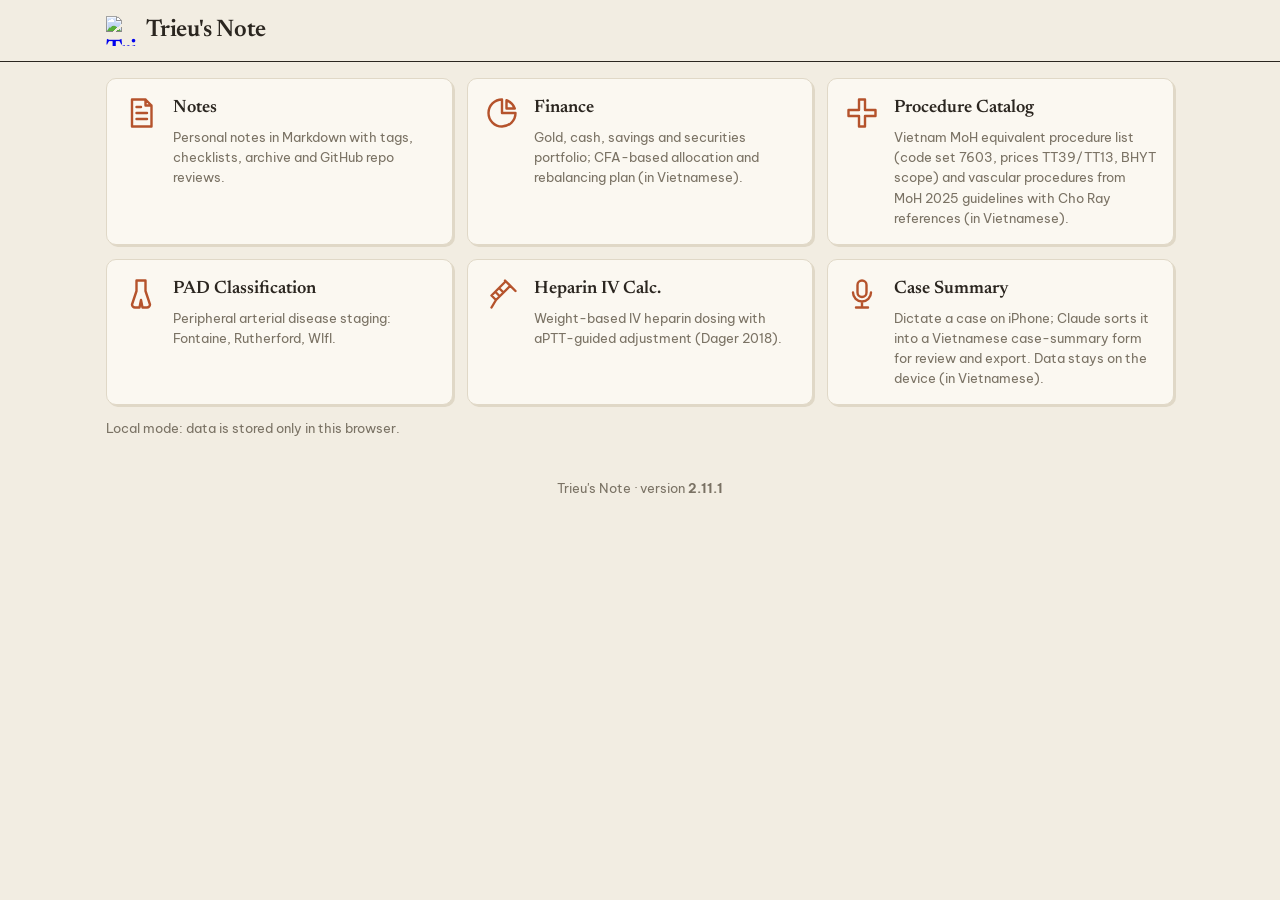
==== index.html @ f31e7b17 "ttba: Xem ca mẫu (bệnh nhân giả) để xem giao diện — 2.11.1 Co-Authored-By: Claude Opus 5.5 <noreply@" ====
<!doctype html>
<html lang="en">
<head>
<meta charset="utf-8">
<meta name="viewport" content="width=device-width, initial-scale=1, viewport-fit=cover">
<title>Trieu's Note</title>
<meta name="robots" content="noindex">
<meta name="theme-color" content="#f2ede2">
<meta name="color-scheme" content="light">
<link rel="icon" href="logo.svg?v=2.11.1" type="image/svg+xml">
<link rel="icon" href="favicon-32.png?v=2.11.1" type="image/png" sizes="32x32">
<link rel="apple-touch-icon" href="apple-touch-icon.png?v=2.11.1">
<link rel="preconnect" href="https://fonts.googleapis.com">
<link rel="preconnect" href="https://fonts.gstatic.com" crossorigin>
<link rel="stylesheet" href="https://fonts.googleapis.com/css2?family=Be+Vietnam+Pro:wght@400;500;600;700&family=Newsreader:opsz,wght@6..72,500;6..72,600&display=swap">
<link rel="stylesheet" href="style.css?v=2.11.1">
<script src="https://cdn.jsdelivr.net/npm/@supabase/supabase-js@2.45.4/dist/umd/supabase.min.js"></script>
<script src="config.js?v=2.11.1"></script>
</head>
<body>
<header>
  <div class="headin">
    <h1><a class="home" href="./" aria-label="Trieu's Note home" title="Trieu's Note"><img class="logo" src="logo.svg?v=2.11.1" alt="Trieu's Note"></a>Trieu's Note</h1>
    <div id="userBox" class="row wrap gap small" hidden>
      <span>Hi, <b id="userName"></b></span>
      <button type="button" class="ghost" id="btnLogout">Sign out</button>
    </div>
  </div>
</header>

<main>
  <section id="login" class="card narrow" hidden>
    <h2>Sign in</h2>
    <form id="loginForm">
      <label>Username<input name="user" autocomplete="username" required></label>
      <label>Password<input name="pass" type="password" autocomplete="current-password" required></label>
      <p id="loginErr" class="warn small"></p>
      <button type="submit">Sign in</button>
    </form>
    <p class="muted small">One account for every section of Trieu's Note. Accounts are created by the administrator.</p>
  </section>

  <section id="home" hidden>
    <div class="apps">
      <a class="card appcard" href="notes/">
        <svg viewBox="0 0 24 24"><path d="M6 3h9l4 4v14H6zM15 3v4h4M9 12h7M9 16h7M9 8h3"/></svg>
        <div><h2>Notes</h2><p class="muted small">Personal notes in Markdown with tags, checklists, archive and GitHub repo reviews.</p></div>
      </a>
      <a class="card appcard" href="finance/">
        <svg viewBox="0 0 24 24"><path d="M12 3v9h9A9 9 0 1 1 12 3zM15 3.5A9 9 0 0 1 20.5 9H15z"/></svg>
        <div><h2>Finance</h2><p class="muted small">Gold, cash, savings and securities portfolio; CFA-based allocation and rebalancing plan (in Vietnamese).</p></div>
      </a>
      <a class="card appcard" href="ky-thuat/">
        <svg viewBox="0 0 24 24"><path d="M10 3h4v7h7v4h-7v7h-4v-7H3v-4h7z"/></svg>
        <div><h2>Procedure Catalog</h2><p class="muted small">Vietnam MoH equivalent procedure list (code set 7603, prices TT39/TT13, BHYT scope) and vascular procedures from MoH 2025 guidelines with Cho Ray references (in Vietnamese).</p></div>
      </a>
      <a class="card appcard" href="pad/">
        <svg viewBox="0 0 24 24"><path d="M9 3v7l-3 9a2 2 0 0 0 2 2h3l1-5 1 5h3a2 2 0 0 0 2-2l-3-9V3M9 3h6"/></svg>
        <div><h2>PAD Classification</h2><p class="muted small">Peripheral arterial disease staging: Fontaine, Rutherford, WIfI.</p></div>
      </a>
      <a class="card appcard" href="heparin/">
        <svg viewBox="0 0 24 24"><path d="M14 3l7 7M17.5 6.5 8 16l-3-3 9.5-9.5M8 16l-3 5M10.5 8.5l2 2M8 11l2 2"/></svg>
        <div><h2>Heparin IV Calc.</h2><p class="muted small">Weight-based IV heparin dosing with aPTT-guided adjustment (Dager 2018).</p></div>
      </a>
      <a class="card appcard" href="ttba/">
        <svg viewBox="0 0 24 24"><path d="M12 3a3 3 0 0 1 3 3v5a3 3 0 0 1-6 0V6a3 3 0 0 1 3-3zM6 11a6 6 0 0 0 12 0M12 17v4M8 21h8"/></svg>
        <div><h2>Case Summary</h2><p class="muted small">Dictate a case on iPhone; Claude sorts it into a Vietnamese case-summary form for review and export. Data stays on the device (in Vietnamese).</p></div>
      </a>
    </div>
    <p id="modeNote" class="muted small"></p>
  </section>

  <p class="muted small center">Trieu's Note · version <b id="appVer">—</b></p>
</main>

<script src="core.js?v=2.11.1"></script>
<script>
(async () => {
  const { $ } = TN;
  $("#appVer").textContent = TN.version();
  async function showHome(u) {
    // Đang gửi ghi chú từ iPhone mà chưa đăng nhập: đăng nhập xong thì về trang Ghi chú để nhận nốt
    try { if (u && sessionStorage.getItem("trieusnote_pending")) { location.replace("notes/"); return; } } catch { /* bỏ qua */ }
    $("#login").hidden = true;
    $("#home").hidden = false;
    if (u) {
      $("#userName").textContent = (await TN.profile(u)).username;
      $("#userBox").hidden = false;
    } else $("#modeNote").textContent = "Local mode: data is stored only in this browser.";
  }
  if (!TN.sb) return showHome(null);
  $("#loginForm").onsubmit = async (e) => {
    e.preventDefault();
    const f = e.target;
    $("#loginErr").textContent = "";
    f.querySelector("button").disabled = true;
    const u = await TN.signIn(f.user.value, f.pass.value);
    f.querySelector("button").disabled = false;
    f.pass.value = "";
    if (!u) { $("#loginErr").textContent = "Wrong username or password."; return; }
    showHome(u);
  };
  $("#btnLogout").onclick = async () => { await TN.signOut(); location.reload(); };
  const u = await TN.currentUser();
  if (u) showHome(u); else $("#login").hidden = false;
})();
</script>
</body>
</html>
---- style.css ----
:root {
  /* Retro nền giấy: kem ấm, mực nâu đen, nhấn đỏ gạch nung. Chỉ có giao diện sáng. */
  color-scheme: light;
  --bg: #f2ede2; --card: #fbf8f1; --ink: #2b2620; --muted: #7a7264; --line: #e0d8c7;
  --gold: #b48a32; --cash: #5f7f4f; --dep: #3f6c8c; --up: #3f7a4b; --down: #b03a2e;
  --accent: #b5532c; --radius: 10px;
  --bond: #7c5c8f; --equity: #c66a3f; --sat: #8b8a3e;
  --serif: "Newsreader", Georgia, "Times New Roman", serif;
  --sans: "Be Vietnam Pro", system-ui, "Segoe UI", sans-serif;
  --shadow: 2px 2px 0 var(--line);
}
* { box-sizing: border-box; }
/* Safari iOS tự phóng to chữ ở ô có đoạn chữ dài (text autosizing) → cỡ chữ trong bảng không đều */
html { -webkit-text-size-adjust: 100%; text-size-adjust: 100%; }
body { margin: 0; background: var(--bg); color: var(--ink); font: 15px/1.55 var(--sans); }
h1, h2, h3, .kpi b, .tile b { font-family: var(--serif); font-optical-sizing: auto; }
h1, h2 { font-weight: 600; }
header { position: sticky; top: 0; z-index: 20; background: var(--bg); border-bottom: 1px solid var(--ink); }
.headin { display: flex; justify-content: space-between; align-items: center; flex-wrap: wrap; gap: 8px; padding: 12px 16px; max-width: 1100px; margin: auto; }
h1 { margin: 0; font-size: 24px; letter-spacing: -.01em; }
h1 { display: flex; align-items: center; gap: 8px; }
h1 .logo { width: 30px; height: 30px; image-rendering: pixelated; flex: none; }
h2 { margin: 0 0 12px; font-size: 18px; }
main { max-width: 1100px; margin: auto; padding: 8px 16px 40px; display: flex; flex-direction: column; gap: 14px; }
#app, .panel { display: flex; flex-direction: column; gap: 14px; }

/* Thanh tab: máy tính = dải dính dưới header; điện thoại = thanh cố định ở đáy như app sàn. */
#tabbar { position: sticky; top: 57px; z-index: 15; display: flex; gap: 4px; padding: 4px; background: var(--card); border: 1px solid var(--line); border-radius: 12px; box-shadow: var(--shadow); }
#tabbar a { flex: 1; display: flex; align-items: center; justify-content: center; gap: 7px; padding: 8px 6px; border-radius: 8px; color: var(--muted); text-decoration: none; font-size: 14px; font-weight: 600; }
#tabbar a:hover { color: var(--ink); background: var(--bg); }
#tabbar a.on { color: var(--accent); background: color-mix(in srgb, var(--accent) 12%, transparent); }
#tabbar svg { width: 18px; height: 18px; fill: none; stroke: currentColor; stroke-width: 1.8; stroke-linecap: round; stroke-linejoin: round; flex: none; }

/* Thẻ tổng tài sản nổi bật */
.kpi.hero { background: color-mix(in srgb, var(--accent) 7%, var(--card)); border-color: color-mix(in srgb, var(--accent) 45%, var(--line)); box-shadow: 2px 2px 0 color-mix(in srgb, var(--accent) 40%, var(--line)); }
.kpi.hero b { font-size: 28px; }

.panel [id] { scroll-margin-top: 130px; }

/* Mục con trong tab: dải chip cuộn ngang */
.subnav { display: flex; gap: 6px; overflow-x: auto; scrollbar-width: none; padding: 2px 0; }
.subnav::-webkit-scrollbar { display: none; }
.subnav button { flex: none; background: transparent; color: var(--muted); border: 1px solid var(--line); border-radius: 99px; padding: 6px 16px; font-weight: 600; font-size: 14px; }
.subnav button:hover { color: var(--ink); }
.subnav button.on { background: var(--ink); color: var(--bg); border-color: var(--ink); }
.subpage { display: flex; flex-direction: column; gap: 14px; }

/* Việc cần làm */
.todo { list-style: none; margin: 0; padding: 0; }
.todo li { display: flex; align-items: center; gap: 12px; padding: 10px 0; border-bottom: 1px solid var(--line); }
.todo li:last-child { border-bottom: 0; }
.todo .ic { flex: none; width: 30px; height: 30px; border-radius: 50%; display: grid; place-items: center; font-size: 14px; font-weight: 700; background: var(--bg); color: var(--muted); }
.todo li.act .ic { background: color-mix(in srgb, var(--accent) 16%, transparent); color: var(--accent); }
.todo li.done { color: var(--muted); }
.todo .tx { flex: 1; min-width: 0; }
.todo .tx small { display: block; color: var(--muted); font-size: 12px; }
.todo a { flex: none; color: var(--accent); font-weight: 600; font-size: 14px; text-decoration: none; white-space: nowrap; }
.card a { color: var(--accent); }
/* Khối thu gọn theo loại tài sản */
.stack { display: flex; flex-direction: column; gap: 14px; }
details.acc { margin-top: 0; }
details.acc > summary { display: flex; align-items: center; gap: 10px; list-style: none; color: var(--ink); font-size: 16px; }
details.acc > summary::-webkit-details-marker { display: none; }
details.acc > summary b { margin-left: auto; font-size: 14px; font-weight: 600; color: var(--muted); font-variant-numeric: tabular-nums; text-align: right; }
details.acc > summary::after { margin-left: auto; content: "›"; color: var(--muted); font-size: 22px; line-height: 1; transform: rotate(90deg); transition: transform .15s; }
details.acc > summary:has(> b)::after { margin-left: 0; }
details.acc[open] > summary { margin-bottom: 12px; }
details.acc[open] > summary::after { transform: rotate(-90deg); }
.addbox { margin-top: 10px; }

/* Tin tức */
.chips.filt { display: flex; flex-wrap: wrap; gap: 6px; }
.chips.filt button { background: transparent; color: var(--muted); border: 1px solid var(--line); border-radius: 99px; padding: 4px 11px; font-weight: 500; font-size: 13px; }
.chips.filt button small { color: var(--muted); font-variant-numeric: tabular-nums; margin-left: 2px; }
.chips.filt button.on { background: var(--accent); border-color: var(--accent); color: #fff; }
.chips.filt button.on small { color: #fff; }
ul.news { list-style: none; margin: 12px 0 0; padding: 0; }
ul.news li { padding: 10px 0; border-bottom: 1px solid var(--line); }
ul.news li:last-child { border-bottom: 0; }
ul.news a { color: var(--ink); font-weight: 600; text-decoration: none; }
ul.news a:hover { color: var(--accent); }
ul.news small { display: block; margin-top: 2px; font-size: 12px; }
ul.news p { margin: 4px 0 0; font-size: 13px; color: var(--muted); }
ul.pts { margin: 6px 0; padding-left: 20px; font-size: 14px; } ul.pts li { margin-bottom: 5px; }

/* Đồng hồ chu kỳ */
.clock { display: grid; grid-template-columns: repeat(4, 1fr); gap: 8px; margin-bottom: 10px; }
.clock .ph { border: 1px solid var(--line); border-radius: 10px; padding: 8px 10px; background: var(--bg); opacity: .6; }
.clock .ph.on { opacity: 1; border-color: var(--accent); box-shadow: inset 0 0 0 1px var(--accent); }
.clock .ph b { display: block; font-size: 14px; } .clock .ph small { display: block; font-size: 11px; color: var(--muted); }
@media (max-width: 820px) { .clock { grid-template-columns: 1fr 1fr; } }
.grid .full { grid-column: 1 / -1; margin: 0; }
table.edit td select { width: auto; padding: 5px 6px; }
table.edit td input.code { width: 115px; text-transform: uppercase; }
table.edit th, table.edit td { text-align: left; }
table.edit td input { width: 100px; text-align: left; }
table.edit td input[type=date] { width: 145px; }
table.edit td input.wide { width: 180px; }
.about table td { vertical-align: top; }
#app[hidden], [hidden] { display: none !important; }
.card { background: var(--card); border: 1px solid var(--line); border-radius: var(--radius); padding: 16px; min-width: 0; box-shadow: var(--shadow); }
.kpis { display: grid; grid-template-columns: repeat(4, 1fr); gap: 14px; }
.kpi > span { display: block; color: var(--muted); font-size: 13px; }
.kpi b { display: block; font-size: 24px; font-weight: 600; font-variant-numeric: tabular-nums; margin: 2px 0; }
.kpi small { color: var(--muted); font-variant-numeric: tabular-nums; }
.grid2 { display: grid; grid-template-columns: 1fr 1fr; gap: 14px; }
.grid { display: grid; grid-template-columns: repeat(auto-fit, minmax(170px, 1fr)); gap: 10px; align-items: end; margin-top: 10px; }
form.card label, .grid label { display: flex; flex-direction: column; gap: 4px; font-size: 13px; color: var(--muted); margin-bottom: 8px; }
label.check { flex-direction: row; align-items: center; }
input, select, button { font: inherit; color: var(--ink); }
input, select { padding: 8px 10px; border: 1px solid var(--line); border-radius: 8px; background: var(--bg); width: 100%; min-width: 0; }
input[type=checkbox] { width: auto; }
button, .filebtn { padding: 9px 14px; border-radius: 8px; border: 1px solid var(--accent); background: var(--accent); color: #fff; cursor: pointer; font-weight: 600; font-size: 14px; }
.filebtn { display: inline-block; background: transparent; color: var(--accent); }
.filebtn input { display: none; }
button.ghost { background: transparent; color: var(--muted); border-color: var(--line); padding: 3px 8px; font-weight: 500; font-size: 13px; }
button.danger { background: transparent; color: var(--down); border-color: var(--down); }
.row { display: flex; align-items: center; }
.between { justify-content: space-between; gap: 10px; flex-wrap: wrap; }
.wrap { flex-wrap: wrap; } .gap { gap: 10px; }
.seg { display: flex; border: 1px solid var(--line); border-radius: 8px; overflow: hidden; }
.seg button { background: transparent; color: var(--muted); border: 0; border-radius: 0; padding: 5px 10px; font-weight: 500; }
.seg button.on { background: var(--accent); color: #fff; }
.chartbox { position: relative; height: 280px; }
.donut { width: 200px; height: 200px; margin-right: 24px; }
.tablewrap { overflow-x: auto; }
table { border-collapse: collapse; width: 100%; font-variant-numeric: tabular-nums; font-size: 14px; }
th, td { text-align: right; padding: 7px 8px; border-bottom: 1px solid var(--line); white-space: nowrap; }
th:first-child, td:first-child { text-align: left; }
th { color: var(--muted); font-weight: 500; font-size: 13px; }
td input { width: 90px; padding: 4px 6px; text-align: right; }
.allocwrap { flex: 1; min-width: 260px; }
#allocTable { width: 100%; }
.dot { display: inline-block; width: 10px; height: 10px; border-radius: 3px; margin-right: 6px; }
.up { color: var(--up); } .down { color: var(--down); }
.muted { color: var(--muted); } .small { font-size: 13px; } .center { text-align: center; }
.progress { height: 10px; background: var(--line); border-radius: 99px; overflow: hidden; }
.progress div { height: 100%; background: var(--gold); width: 0; transition: width .4s; }
.advice { font-size: 16px; padding: 10px 12px; border-left: 3px solid var(--gold); background: var(--bg); border-radius: 0 8px 8px 0; }
.warn { color: var(--down); }
.narrow { max-width: 380px; width: 100%; margin: 40px auto; }
.narrow label { display: flex; flex-direction: column; gap: 4px; font-size: 13px; color: var(--muted); margin-bottom: 10px; }
select.auto { width: auto; }
.badge { background: var(--gold); color: #fff; border-radius: 99px; padding: 1px 8px; font-size: 12px; font-weight: 600; }
td.tip, th.tip { text-align: left; white-space: normal; min-width: 240px; color: var(--muted); font-size: 13px; }
#cmpTable { margin-top: 12px; }
.sched .chips { display: flex; flex-wrap: wrap; gap: 6px; margin: 4px 0 6px; }
.sch { display: flex; flex-direction: column; align-items: center; min-width: 64px; padding: 5px 8px; border-radius: 8px; background: var(--bg); border: 1px solid var(--line); }
.sch small { color: var(--muted); font-size: 11px; } .sch b { font-size: 13px; font-variant-numeric: tabular-nums; }
.sch.now { border-color: var(--gold); box-shadow: inset 0 0 0 1px var(--gold); }
.sch.pause b { color: var(--down); }
h3.sub { font-size: 14px; margin: 18px 0 8px; color: var(--muted); font-weight: 600; }
.chartbox.tall { height: 380px; } .chartbox.short { height: 200px; }
.tiles { display: grid; grid-template-columns: repeat(auto-fill, minmax(165px, 1fr)); gap: 10px; margin-bottom: 12px; }
.tile { background: var(--bg); border-radius: 10px; padding: 10px 12px; }
.tile span { display: block; font-size: 12px; color: var(--muted); }
.tile b { display: block; font-size: 21px; font-weight: 600; font-variant-numeric: tabular-nums; }
.tile small { color: var(--muted); font-size: 12px; }
.tile a { color: var(--accent); }
.chip { display: inline-block; padding: 1px 9px; border-radius: 99px; font-size: 12px; font-weight: 600; color: #fff; }
.chip.ok { background: var(--up); } .chip.warn { background: #b9801f; } .chip.alert { background: var(--down); }
.pcards { display: grid; grid-template-columns: repeat(auto-fit, minmax(180px, 1fr)); gap: 12px; margin-bottom: 8px; }
/* Thẻ hồ sơ: subgrid, mọi thẻ chia chung hàng của lưới cha (1 tiêu đề + 1 biểu đồ + 6 lớp + 7 chỉ số = 15 hàng)
   nên dòng cùng loại luôn thẳng hàng giữa các thẻ, kể cả khi chữ xuống dòng. */
.pcard { border: 1px solid var(--line); border-radius: 12px; padding: 12px; cursor: pointer; background: var(--bg); transition: border-color .15s;
  display: grid; grid-template-rows: subgrid; grid-row: span 15; row-gap: 3px; align-content: start;
  grid-template-columns: minmax(0, 1fr); min-width: 0; }
.pcard:hover { border-color: var(--accent); }
.pcard.on { border-color: var(--accent); box-shadow: inset 0 0 0 1px var(--accent); }
.pcard.base { cursor: default; border-style: dashed; }
.pcard h3 { font-size: 14px; margin: 0; align-self: start; }
.pcard .pie { height: 130px; position: relative; margin: 6px 0; }
.pcard .li, .pcard .st { display: flex; align-items: baseline; gap: 6px; font-size: 12px; }
.pcard .li > span:nth-child(2), .pcard .st span { flex: 1; min-width: 0; }
.pcard .li b, .pcard .st b { font-variant-numeric: tabular-nums; text-align: right; white-space: nowrap; }
.pcard .li .dot { flex: none; align-self: center; }
.pcard .li.zero { color: var(--muted); opacity: .55; }
.pcard .st span { color: var(--muted); }
.pcard .st.first { border-top: 1px solid var(--line); padding-top: 8px; margin-top: 5px; }
details { margin-top: 12px; } summary { cursor: pointer; color: var(--accent); font-weight: 600; }
@media (max-width: 820px) {
  .kpis { grid-template-columns: 1fr 1fr; }
  .grid2 { grid-template-columns: 1fr; }
  .kpi b { font-size: 18px; }
  .donut { margin: 0 auto 12px; width: 160px; height: 160px; }
  .allocwrap { flex-basis: 100%; }
  body { padding-bottom: calc(68px + env(safe-area-inset-bottom)); }
  #tabbar { position: fixed; top: auto; bottom: 0; left: 0; right: 0; border-radius: 0; border-width: 1px 0 0; padding: 4px 4px calc(4px + env(safe-area-inset-bottom)); gap: 0; }
  #tabbar a { flex-direction: column; gap: 2px; font-size: 11px; padding: 6px 2px; }
  #tabbar a.on { background: transparent; }
  #tabbar svg { width: 22px; height: 22px; }
  .panel [id] { scroll-margin-top: 80px; }
}
.tag { display: inline-block; background: var(--up); color: #fff; border-radius: 99px; padding: 0 7px; font-size: 11px; font-weight: 700; vertical-align: 1px; }
.recbox { background: var(--bg); border-radius: 10px; padding: 4px 14px 8px; margin: 10px 0; }
.recbox h3.sub { color: var(--ink); }
ol.reasons { margin: 6px 0; padding-left: 20px; font-size: 14px; } ol.reasons li { margin-bottom: 4px; }
table.cme td, table.cme th { font-size: 13px; padding: 5px 8px; } .recbox select { width: auto; padding: 4px 8px; }

table.stocks td, table.stocks th { font-size: 13px; padding: 6px 7px; }
table.wrapfirst td:first-child { white-space: normal; min-width: 180px; }
.seg button:disabled { opacity: .4; cursor: default; }
/* Mục con thu gọn trong thẻ Vàng Việt Nam */
details.gvsec { border-top: 1px solid var(--line); margin-top: 14px; padding-top: 10px; }
details.gvsec > summary { color: var(--ink); font-size: 15px; }
details.gvsec[open] > summary { margin-bottom: 10px; }
#gvSum { white-space: normal; }
/* Tăng/giảm kiểu bảng giá: ▲ xanh, ▼ đỏ, ■ đứng giá (vàng) */
.chg { font-weight: 600; font-variant-numeric: tabular-nums; white-space: nowrap; }
.chg.up { color: var(--up); } .chg.down { color: var(--down); } .chg.flat { color: var(--gold); }
#priceStamp { display: flex; flex-wrap: wrap; align-items: baseline; gap: 2px 12px; font-size: 13px; cursor: default; }
#priceStamp .gp { white-space: nowrap; }
#priceStamp .gp b { font-family: var(--serif); font-size: 17px; font-variant-numeric: tabular-nums; }
/* Tổng quan: biểu đồ nhỏ NAV, tiến độ trong ô chỉ số, thanh lệch tỷ trọng */
.kpi .spark { height: 46px; margin: 8px 0 2px; }
.kpi .progress { height: 8px; margin: 8px 0 6px; }
#allocTable .drift { text-align: left; min-width: 150px; }
.dbar { display: inline-block; width: 70px; height: 6px; margin-right: 8px; vertical-align: middle; background: var(--line); border-radius: 99px; overflow: hidden; }
.dbar i { display: block; height: 100%; border-radius: 99px; }
.dbar.up i { background: var(--up); } .dbar.down i { background: var(--down); }
.kpi small b { display: inline; font-family: inherit; font-size: inherit; margin: 0; color: var(--ink); }
@media (max-width: 820px) { .dbar { display: none; } #allocTable .drift { min-width: 0; } }
/* Cơ cấu tài sản: hai biểu đồ tròn hiện tại / mục tiêu */
.donuts { display: flex; gap: 32px; margin: 4px 40px 4px 8px; }
.donuts figure { margin: 0; }
.donuts .donut { width: 170px; height: 170px; margin: 0; }
.donuts figcaption { text-align: center; color: var(--ink); font-size: 13px; font-weight: 600; margin-top: 10px; }
@media (max-width: 820px) { .donuts { width: 100%; margin: 4px 0 16px; justify-content: space-evenly; gap: 16px; } .donuts .donut { width: 140px; height: 140px; } }
.kpi small a { white-space: nowrap; }
/* Ô NAV: nguyên nhân thay đổi; thanh cập nhật tab Thị trường */
.kpi small.why { display: block; margin-top: 4px; }
.mktbar { display: flex; align-items: center; justify-content: space-between; gap: 10px; flex-wrap: wrap; margin: 4px 0 12px; }

/* ===== Trieu's Note: nút về trang chủ, lưới app, Ghi chú ===== */
/* Logo góc trên trái = nút về trang chủ, dùng chung mọi mục */
h1 a.home { display: flex; flex: none; padding: 2px; margin-left: -2px; border-radius: 6px; }
h1 a.home:hover { background: var(--card); box-shadow: var(--shadow); }
.apps { display: grid; grid-template-columns: repeat(auto-fill, minmax(260px, 1fr)); gap: 14px; margin-top: 8px; }
.appcard { display: flex; gap: 14px; align-items: flex-start; color: inherit; text-decoration: none; }
.appcard:hover { border-color: var(--accent); }
.appcard h2 { margin: 0 0 4px; }
.appcard p { margin: 0; }
.appcard svg { width: 36px; height: 36px; flex: none; fill: none; stroke: var(--accent); stroke-width: 1.6; stroke-linecap: round; stroke-linejoin: round; }

.notes { display: grid; grid-template-columns: 300px 1fr; gap: 14px; align-items: start; }
.nlist { display: flex; flex-direction: column; gap: 10px; position: sticky; top: 70px; max-height: calc(100vh - 90px); }
.nlist ul { list-style: none; margin: 0; padding: 0; overflow-y: auto; border-top: 1px solid var(--line); }
.nlist li a { display: flex; flex-direction: column; gap: 2px; padding: 8px 6px; border-bottom: 1px solid var(--line); color: inherit; text-decoration: none; }
.nlist li a span:first-of-type { overflow: hidden; text-overflow: ellipsis; white-space: nowrap; }
.nlist li a:hover { background: var(--bg); }
.nlist li a.on { background: color-mix(in srgb, var(--accent) 10%, transparent); }
.nlist li.muted { padding: 10px 6px; }
.neditor form { display: flex; flex-direction: column; gap: 10px; }
.ntitle { font: 600 20px/1.5 var(--serif); border-color: transparent; background: transparent; padding: 4px 6px; }
.ntitle:focus, .neditor textarea:focus { outline: none; border-color: var(--muted); }
.neditor textarea { font: inherit; color: var(--ink); min-height: 60vh; resize: vertical; padding: 10px; border: 1px solid transparent; border-radius: 8px; background: var(--bg); width: 100%; }
.neditor .row .danger { margin-left: auto; }
a.ghostlink { color: var(--accent); text-decoration: none; white-space: nowrap; font-size: 14px; }
.neditor .back { display: none; }
@media (max-width: 820px) {
  .notes { grid-template-columns: 1fr; }
  .nlist { position: static; max-height: none; }
  .notes:not(.editing) .neditor, .notes.editing .nlist { display: none; }
  .neditor .back { display: inline; }
  .neditor textarea { min-height: 65vh; }
}

/* ===== PAD Classification (pad/) ===== */
.pad fieldset { border: 1px solid var(--line); border-radius: 8px; padding: 10px 14px 12px; margin: 0 0 12px; display: flex; flex-direction: column; gap: 8px; }
.pad legend { font-weight: 600; padding: 0 6px; font-size: 14px; }
.pad fieldset p { margin: 0; }
.pad label.check { display: flex; gap: 8px; font-size: 14.5px; }
.pad label.num { display: grid; grid-template-columns: minmax(150px, 220px) minmax(0, 160px) auto; align-items: center; gap: 4px 10px; font-size: 14.5px; }
.pad .indent { padding-left: 26px; display: flex; flex-direction: column; gap: 6px; }
.pad .indent[hidden], .pad label.num[hidden] { display: none; }
.pad label.opt { display: grid; grid-template-columns: auto 26px 1fr; gap: 10px; align-items: start; padding: 8px 10px; border: 1px solid var(--line); border-radius: 8px; cursor: pointer; background: var(--bg); }
.pad label.opt:has(input:checked) { border-color: var(--accent); background: color-mix(in srgb, var(--accent) 7%, var(--card)); }
.pad label.opt input { margin-top: 4px; }
.pad label.opt > b { display: grid; place-items: center; width: 26px; height: 26px; border-radius: 6px; background: var(--card); border: 1px solid var(--line); font-family: var(--serif); }
.pad label.opt span { display: flex; flex-direction: column; font-size: 14px; }
.pad label.opt small { color: var(--muted); font-size: 13px; }
.padcard { border: 1px solid var(--line); border-radius: 10px; padding: 12px 14px; background: var(--bg); }
.padhead { display: flex; align-items: center; gap: 12px; flex-wrap: wrap; margin-bottom: 6px; }
.padhead h3 { margin: 0; font-size: 18px; }
.stage { font: 600 17px var(--serif); padding: 3px 12px; border-radius: 8px; color: #fff; }
.stage.low { background: var(--up); } .stage.mild { background: var(--gold); } .stage.mod { background: var(--equity); } .stage.high { background: var(--down); }
.padcard .desc { margin: 4px 0; font-size: 15px; }
.padcard .crit { margin: 6px 0; font-size: 14px; color: var(--muted); }
.padcard .crit b { color: var(--ink); }
.padcard .chips { display: flex; gap: 6px; margin: 2px 0 6px; }
.padcard .chips span { font: 600 13px var(--sans); padding: 2px 10px; border-radius: 99px; border: 1px solid var(--line); background: var(--card); }
.padcard .warns, .padcard .notes { margin-top: 8px; font-size: 13.5px; padding: 8px 12px; border-radius: 0 8px 8px 0; background: var(--card); }
.padcard .warns { border-left: 3px solid var(--down); } .padcard .notes { border-left: 3px solid var(--dep); }
.padcard .warns p, .padcard .notes p { margin: 0 0 4px; font-weight: 600; }
.padcard ul { margin: 0; padding-left: 18px; }
.padref p { margin: 4px 0; } .padref ul { margin: 4px 0 0; padding-left: 18px; }
@media (max-width: 600px) { .pad label.num { grid-template-columns: 1fr; } }

/* ===== Ghi chú 2.3: thư mục, nhãn, thanh công cụ, Markdown ===== */
.nviews { display: flex; gap: 4px; }
.nviews button { flex: 1; white-space: nowrap; background: transparent; color: var(--muted); border: 1px solid var(--line); padding: 5px 4px; font-size: 12.5px; font-weight: 600; }
.nviews button span { font-weight: 500; opacity: .8; }
.nviews button.on { background: var(--ink); color: var(--bg); border-color: var(--ink); }
.ntags { display: flex; flex-wrap: wrap; gap: 5px; }
.ntags:empty { display: none; }
.tag { display: inline-flex; align-items: center; gap: 3px; background: color-mix(in srgb, var(--dep) 10%, var(--card)); color: var(--dep); border: 1px solid color-mix(in srgb, var(--dep) 30%, var(--line)); border-radius: 99px; padding: 1px 9px; font: 600 12.5px var(--sans); }
button.tag { cursor: pointer; }
button.tag span { font-weight: 500; opacity: .75; }
button.tag.on { background: var(--dep); color: #fff; border-color: var(--dep); }
.tag button { background: none; border: 0; padding: 0 0 0 2px; color: inherit; font-size: 14px; line-height: 1; cursor: pointer; }
.nlist .ltags { display: flex; flex-wrap: wrap; gap: 4px; }
.nlist .ltags i { font: normal 600 11.5px var(--sans); color: var(--dep); }
.nlist label.filebtn { padding: 3px 8px; border-color: var(--line); color: var(--muted); font-weight: 500; font-size: 13px; }
.ntoolbar { display: flex; flex-wrap: wrap; align-items: center; gap: 6px; }
.ntoolbar .sp { flex: 1; }
.ntoolbar .ghost { padding: 5px 10px; font-size: 13px; }
.ntoolbar .ghost[aria-pressed="true"] { color: var(--accent); border-color: var(--accent); }
.ntoolbar .ghost.danger { color: var(--down); border-color: color-mix(in srgb, var(--down) 50%, var(--line)); }
.seg { display: inline-flex; border: 1px solid var(--line); border-radius: 8px; overflow: hidden; }
.seg[hidden] { display: none; }
.seg button { background: transparent; color: var(--muted); border: 0; border-radius: 0; padding: 5px 14px; font-size: 13px; }
.seg button.on { background: var(--ink); color: var(--bg); }
.ntagedit { display: flex; flex-wrap: wrap; align-items: center; gap: 5px; }
.ntagedit #noteTags { display: contents; }
.ntagedit input { width: 130px; padding: 3px 8px; font-size: 13px; border-style: dashed; }
.md { min-height: 40vh; padding: 4px 10px 10px; line-height: 1.6; overflow-wrap: anywhere; }
.md h1, .md h2, .md h3 { font-family: var(--serif); margin: 14px 0 6px; line-height: 1.3; }
.md h1 { font-size: 22px; } .md h2 { font-size: 19px; } .md h3 { font-size: 16.5px; }
.md p { margin: 6px 0; }
.md ul, .md ol { padding-left: 22px; margin: 6px 0; }
.md li:has(> input[type="checkbox"]) { list-style: none; margin-left: -20px; }
.md li > input[type="checkbox"] { width: auto; margin: 0 6px 0 0; transform: scale(1.15); vertical-align: -1px; cursor: pointer; accent-color: var(--accent); }
.md li:has(> input:checked) { color: var(--muted); text-decoration: line-through; }
.md a { color: var(--accent); }
.md code { background: var(--bg); padding: 1px 5px; border-radius: 4px; font-size: .92em; }
.md pre { background: var(--bg); padding: 10px 12px; border-radius: 8px; overflow-x: auto; }
.md pre code { background: none; padding: 0; }
.md blockquote { margin: 8px 0; padding: 4px 12px; border-left: 3px solid var(--line); color: var(--muted); }
.md table { border-collapse: collapse; margin: 8px 0; display: block; overflow-x: auto; }
.md th, .md td { border: 1px solid var(--line); padding: 4px 10px; text-align: left; }
.md hr { border: 0; border-top: 1px solid var(--line); }
.md img { max-width: 100%; }

/* ===== Heparin IV Calc (heparin/) ===== */
.hepcols { display: grid; grid-template-columns: minmax(0, 1fr) 360px; gap: 14px; align-items: start; }
.hepmain, .hepside { display: flex; flex-direction: column; gap: 14px; min-width: 0; }
.hepside { position: sticky; top: 70px; }
.hep h2 { display: flex; align-items: center; gap: 8px; flex-wrap: wrap; }
.hepwarn { margin: 0; padding: 10px 14px; border: 1px solid color-mix(in srgb, var(--gold) 45%, var(--line)); background: color-mix(in srgb, var(--gold) 10%, var(--card)); border-radius: var(--radius); font-size: 14px; }
.hepsteps { margin: 0; padding-left: 22px; font-size: 14px; display: flex; flex-direction: column; gap: 3px; }
.hepchips { display: flex; flex-wrap: wrap; gap: 6px; margin-bottom: 8px; }
.hepchips button { background: var(--bg); color: var(--ink); border: 1px solid var(--line); padding: 6px 12px; font-size: 13px; font-weight: 600; }
.hepchips button.act { color: var(--muted); }
.hepchips button.on { background: var(--ink); color: var(--bg); border-color: var(--ink); }
.acttag { display: inline-block; font: 700 10.5px var(--sans); letter-spacing: .04em; padding: 1px 6px; border-radius: 4px; background: color-mix(in srgb, var(--bond) 15%, var(--card)); color: var(--bond); vertical-align: 1px; }
.hepchips button.on .acttag { background: var(--card); }
.hepnum { display: flex; flex-direction: column; gap: 4px; font-size: 13px; color: var(--muted); font-weight: 600; }
.hepnum .unit { display: flex; align-items: center; border: 1px solid var(--line); border-radius: 8px; background: var(--bg); overflow: hidden; }
.hepnum .unit input { border: 0; background: transparent; font-size: 16px; }
.hepnum .unit i { font-style: normal; padding: 0 12px; color: var(--muted); font-weight: 500; }
.hepgrid { display: grid; grid-template-columns: 1fr 1fr; gap: 12px; margin-bottom: 10px; }
.hepmodes { display: grid; grid-template-columns: 1fr 1fr; gap: 10px; }
.hepmodes button { background: var(--card); color: var(--accent); border: 2px solid color-mix(in srgb, var(--accent) 45%, var(--line)); padding: 12px; font-size: 15px; }
.hepmodes button.on { background: var(--accent); color: #fff; border-color: var(--accent); }
.hepconc { margin: 0 0 10px; padding: 8px 12px; background: var(--bg); border-radius: 8px; font-size: 14px; }
.hepbands { display: flex; flex-wrap: wrap; gap: 4px 14px; font-size: 13px; padding: 8px 12px; background: var(--bg); border-radius: 8px; margin-bottom: 10px; }
.hepbands b { flex-basis: 100%; }
.hephead { display: flex; justify-content: space-between; align-items: center; gap: 10px; margin-bottom: 10px; }
.hephead h2 { margin: 0; }
.hepres { display: grid; grid-template-columns: repeat(auto-fit, minmax(180px, 1fr)); gap: 10px; }
.hepbig { display: flex; flex-direction: column; gap: 2px; padding: 12px 14px; border-radius: 10px; background: var(--bg); border: 1px solid var(--line); margin-bottom: 10px; }
.hepres .hepbig { margin-bottom: 0; }
.hepbig small { font-size: 12px; color: var(--muted); text-transform: uppercase; letter-spacing: .04em; font-weight: 600; }
.hepbig b { font: 600 26px/1.2 var(--serif); }
.hepbig span { font-size: 14px; color: var(--muted); }
.hepbig em { font-style: normal; font-size: 12.5px; color: var(--down); font-weight: 600; }
.hepbig.ok { border-color: color-mix(in srgb, var(--up) 45%, var(--line)); background: color-mix(in srgb, var(--up) 8%, var(--card)); }
.hepalert { margin: 10px 0 0; font-size: 13.5px; color: #8a5a12; background: color-mix(in srgb, var(--gold) 10%, var(--card)); padding: 8px 12px; border-radius: 8px; }
.hepstop { margin: 0 0 10px; padding: 10px 12px; border-radius: 8px; background: color-mix(in srgb, var(--down) 10%, var(--card)); color: var(--down); font-weight: 700; }
.hepout { border-color: color-mix(in srgb, var(--accent) 40%, var(--line)); }
.hepkv { list-style: none; margin: 0 0 8px; padding: 0; font-size: 14px; }
.hepkv li { display: flex; justify-content: space-between; gap: 10px; padding: 5px 0; border-bottom: 1px solid var(--line); }
.hepkv li span { color: var(--muted); }
.hepkv li b { text-align: right; font-weight: 600; }
.hepkv small { color: var(--muted); font-weight: 500; }
.hepul { margin: 0; padding-left: 18px; font-size: 13.5px; display: flex; flex-direction: column; gap: 3px; }
table.hepband { width: 100%; border-collapse: collapse; font-size: 13px; }
table.hepband th, table.hepband td { padding: 6px 8px; text-align: left; border-bottom: 1px solid var(--line); vertical-align: top; }
table.hepband tr.ok td { background: color-mix(in srgb, var(--up) 9%, var(--card)); }
table.hepband tr.mid td { background: color-mix(in srgb, var(--equity) 9%, var(--card)); }
table.hepband tr.hi td { background: color-mix(in srgb, var(--down) 9%, var(--card)); }
.heprefs summary { cursor: pointer; font-weight: 600; }
.heprefs ol { margin: 8px 0 0; padding-left: 20px; font-size: 12.5px; display: flex; flex-direction: column; gap: 5px; overflow-wrap: anywhere; }
.heprefs a { color: var(--accent); }
@media (max-width: 900px) { .hepcols { grid-template-columns: 1fr; } .hepside { position: static; } }
@media (max-width: 520px) { .hepgrid { grid-template-columns: 1fr; } }
.nadd { display: flex; gap: 6px; }
.nadd button { flex: 1; padding: 6px 10px; font-size: 13px; font-weight: 600; color: var(--accent); border-color: color-mix(in srgb, var(--accent) 45%, var(--line)); }
#trashNote[hidden], .nadd button[hidden] { display: none; }
#trashNote .danger { margin-left: auto; padding: 3px 8px; font-size: 12.5px; }
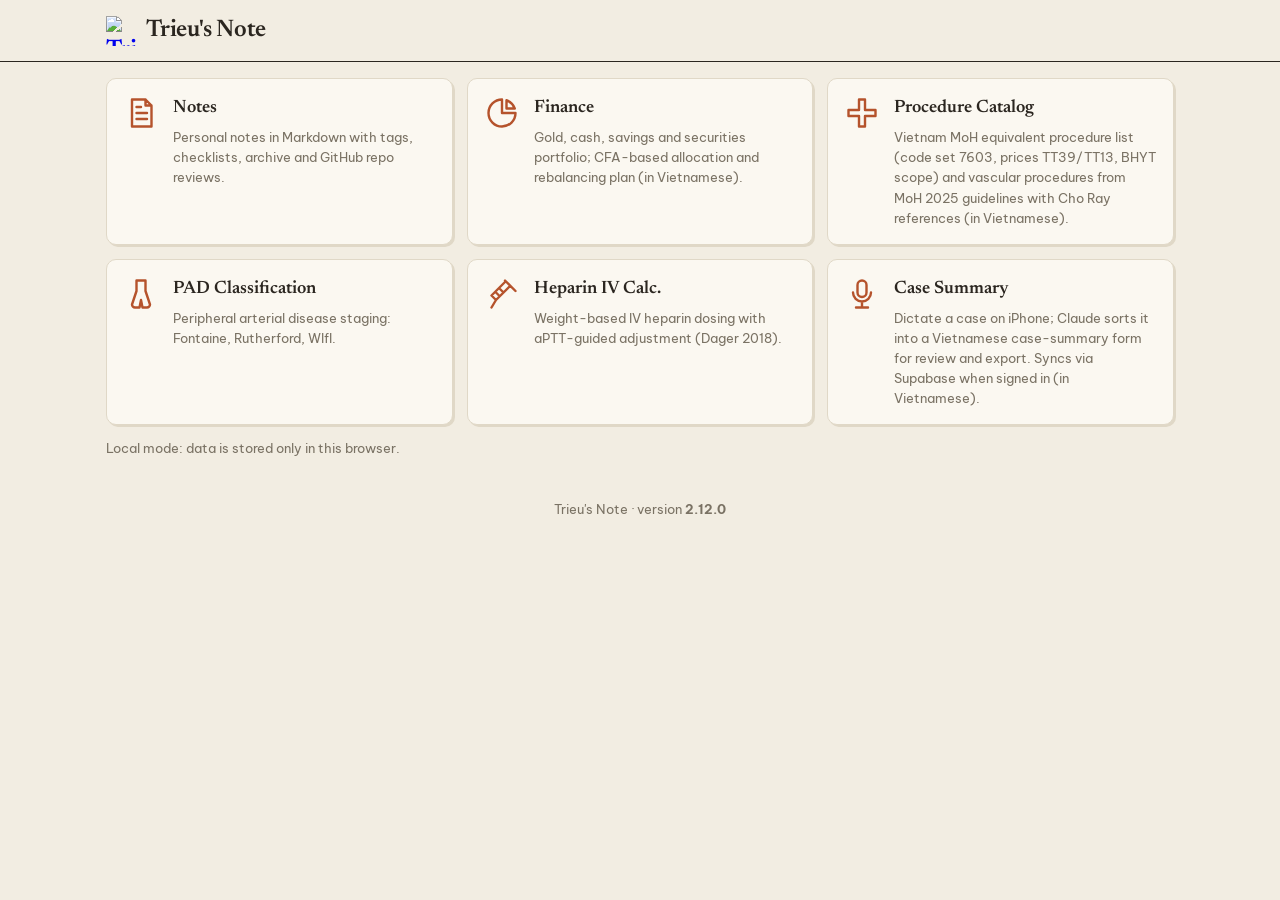
==== commit faa02e1f: "ttba: đồng bộ ca bệnh qua Supabase (ttba_cases, RLS), nút Xóa ca — 2.12.0 Co-Authored-By: Claude Opu" ====
--- a/index.html
+++ b/index.html
@@ -7,20 +7,20 @@
 <meta name="robots" content="noindex">
 <meta name="theme-color" content="#f2ede2">
 <meta name="color-scheme" content="light">
-<link rel="icon" href="logo.svg?v=2.11.1" type="image/svg+xml">
-<link rel="icon" href="favicon-32.png?v=2.11.1" type="image/png" sizes="32x32">
-<link rel="apple-touch-icon" href="apple-touch-icon.png?v=2.11.1">
+<link rel="icon" href="logo.svg?v=2.12.0" type="image/svg+xml">
+<link rel="icon" href="favicon-32.png?v=2.12.0" type="image/png" sizes="32x32">
+<link rel="apple-touch-icon" href="apple-touch-icon.png?v=2.12.0">
 <link rel="preconnect" href="https://fonts.googleapis.com">
 <link rel="preconnect" href="https://fonts.gstatic.com" crossorigin>
 <link rel="stylesheet" href="https://fonts.googleapis.com/css2?family=Be+Vietnam+Pro:wght@400;500;600;700&family=Newsreader:opsz,wght@6..72,500;6..72,600&display=swap">
-<link rel="stylesheet" href="style.css?v=2.11.1">
+<link rel="stylesheet" href="style.css?v=2.12.0">
 <script src="https://cdn.jsdelivr.net/npm/@supabase/supabase-js@2.45.4/dist/umd/supabase.min.js"></script>
-<script src="config.js?v=2.11.1"></script>
+<script src="config.js?v=2.12.0"></script>
 </head>
 <body>
 <header>
   <div class="headin">
-    <h1><a class="home" href="./" aria-label="Trieu's Note home" title="Trieu's Note"><img class="logo" src="logo.svg?v=2.11.1" alt="Trieu's Note"></a>Trieu's Note</h1>
+    <h1><a class="home" href="./" aria-label="Trieu's Note home" title="Trieu's Note"><img class="logo" src="logo.svg?v=2.12.0" alt="Trieu's Note"></a>Trieu's Note</h1>
     <div id="userBox" class="row wrap gap small" hidden>
       <span>Hi, <b id="userName"></b></span>
       <button type="button" class="ghost" id="btnLogout">Sign out</button>
@@ -64,7 +64,7 @@
       </a>
       <a class="card appcard" href="ttba/">
         <svg viewBox="0 0 24 24"><path d="M12 3a3 3 0 0 1 3 3v5a3 3 0 0 1-6 0V6a3 3 0 0 1 3-3zM6 11a6 6 0 0 0 12 0M12 17v4M8 21h8"/></svg>
-        <div><h2>Case Summary</h2><p class="muted small">Dictate a case on iPhone; Claude sorts it into a Vietnamese case-summary form for review and export. Data stays on the device (in Vietnamese).</p></div>
+        <div><h2>Case Summary</h2><p class="muted small">Dictate a case on iPhone; Claude sorts it into a Vietnamese case-summary form for review and export. Syncs via Supabase when signed in (in Vietnamese).</p></div>
       </a>
     </div>
     <p id="modeNote" class="muted small"></p>
@@ -73,7 +73,7 @@
   <p class="muted small center">Trieu's Note · version <b id="appVer">—</b></p>
 </main>
 
-<script src="core.js?v=2.11.1"></script>
+<script src="core.js?v=2.12.0"></script>
 <script>
 (async () => {
   const { $ } = TN;
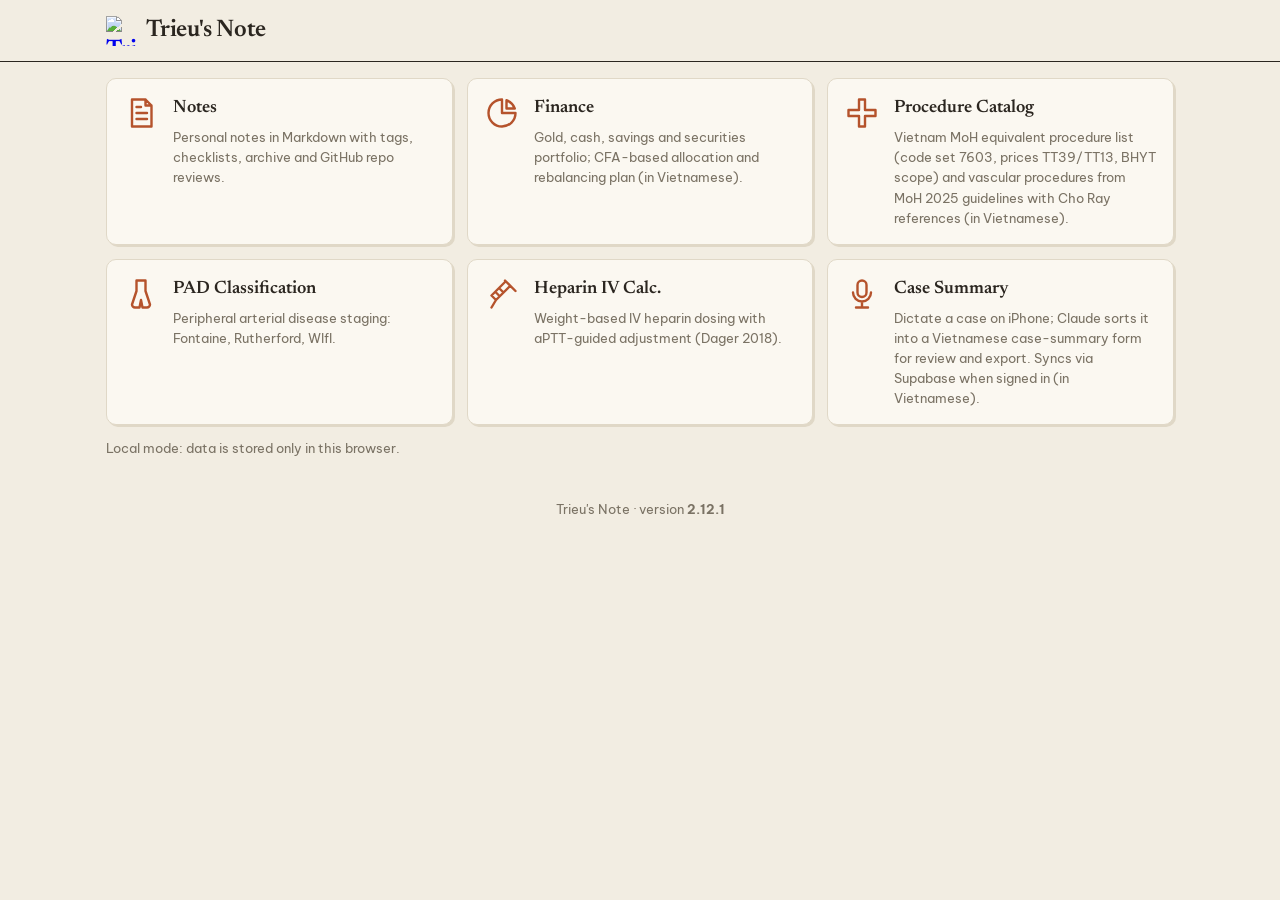
==== commit 6a52fdab: "config.js: bỏ tên tài khoản khỏi chú thích — 2.12.1 Co-Authored-By: Claude Opus 5.5 <noreply@anthrop" ====
--- a/index.html
+++ b/index.html
@@ -7,20 +7,20 @@
 <meta name="robots" content="noindex">
 <meta name="theme-color" content="#f2ede2">
 <meta name="color-scheme" content="light">
-<link rel="icon" href="logo.svg?v=2.12.0" type="image/svg+xml">
-<link rel="icon" href="favicon-32.png?v=2.12.0" type="image/png" sizes="32x32">
-<link rel="apple-touch-icon" href="apple-touch-icon.png?v=2.12.0">
+<link rel="icon" href="logo.svg?v=2.12.1" type="image/svg+xml">
+<link rel="icon" href="favicon-32.png?v=2.12.1" type="image/png" sizes="32x32">
+<link rel="apple-touch-icon" href="apple-touch-icon.png?v=2.12.1">
 <link rel="preconnect" href="https://fonts.googleapis.com">
 <link rel="preconnect" href="https://fonts.gstatic.com" crossorigin>
 <link rel="stylesheet" href="https://fonts.googleapis.com/css2?family=Be+Vietnam+Pro:wght@400;500;600;700&family=Newsreader:opsz,wght@6..72,500;6..72,600&display=swap">
-<link rel="stylesheet" href="style.css?v=2.12.0">
+<link rel="stylesheet" href="style.css?v=2.12.1">
 <script src="https://cdn.jsdelivr.net/npm/@supabase/supabase-js@2.45.4/dist/umd/supabase.min.js"></script>
-<script src="config.js?v=2.12.0"></script>
+<script src="config.js?v=2.12.1"></script>
 </head>
 <body>
 <header>
   <div class="headin">
-    <h1><a class="home" href="./" aria-label="Trieu's Note home" title="Trieu's Note"><img class="logo" src="logo.svg?v=2.12.0" alt="Trieu's Note"></a>Trieu's Note</h1>
+    <h1><a class="home" href="./" aria-label="Trieu's Note home" title="Trieu's Note"><img class="logo" src="logo.svg?v=2.12.1" alt="Trieu's Note"></a>Trieu's Note</h1>
     <div id="userBox" class="row wrap gap small" hidden>
       <span>Hi, <b id="userName"></b></span>
       <button type="button" class="ghost" id="btnLogout">Sign out</button>
@@ -73,7 +73,7 @@
   <p class="muted small center">Trieu's Note · version <b id="appVer">—</b></p>
 </main>
 
-<script src="core.js?v=2.12.0"></script>
+<script src="core.js?v=2.12.1"></script>
 <script>
 (async () => {
   const { $ } = TN;
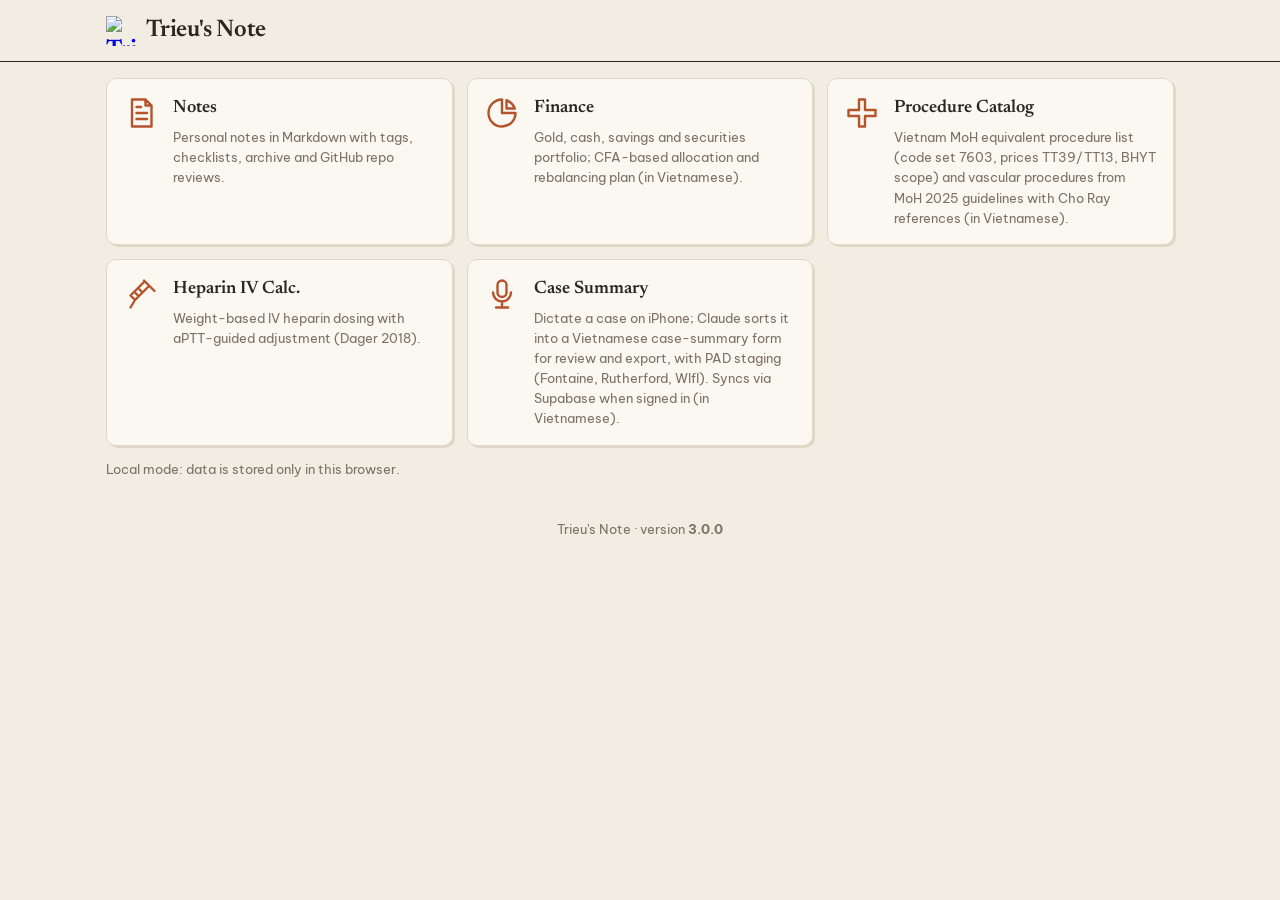
==== commit 71f8a4a7: "Gộp PAD Classification vào Tóm tắt bệnh án (nút Phân độ), xóa mục pad/ — 3.0.0 Co-Authored-By: Claud" ====
--- a/index.html
+++ b/index.html
@@ -7,20 +7,20 @@
 <meta name="robots" content="noindex">
 <meta name="theme-color" content="#f2ede2">
 <meta name="color-scheme" content="light">
-<link rel="icon" href="logo.svg?v=2.12.1" type="image/svg+xml">
-<link rel="icon" href="favicon-32.png?v=2.12.1" type="image/png" sizes="32x32">
-<link rel="apple-touch-icon" href="apple-touch-icon.png?v=2.12.1">
+<link rel="icon" href="logo.svg?v=3.0.0" type="image/svg+xml">
+<link rel="icon" href="favicon-32.png?v=3.0.0" type="image/png" sizes="32x32">
+<link rel="apple-touch-icon" href="apple-touch-icon.png?v=3.0.0">
 <link rel="preconnect" href="https://fonts.googleapis.com">
 <link rel="preconnect" href="https://fonts.gstatic.com" crossorigin>
 <link rel="stylesheet" href="https://fonts.googleapis.com/css2?family=Be+Vietnam+Pro:wght@400;500;600;700&family=Newsreader:opsz,wght@6..72,500;6..72,600&display=swap">
-<link rel="stylesheet" href="style.css?v=2.12.1">
+<link rel="stylesheet" href="style.css?v=3.0.0">
 <script src="https://cdn.jsdelivr.net/npm/@supabase/supabase-js@2.45.4/dist/umd/supabase.min.js"></script>
-<script src="config.js?v=2.12.1"></script>
+<script src="config.js?v=3.0.0"></script>
 </head>
 <body>
 <header>
   <div class="headin">
-    <h1><a class="home" href="./" aria-label="Trieu's Note home" title="Trieu's Note"><img class="logo" src="logo.svg?v=2.12.1" alt="Trieu's Note"></a>Trieu's Note</h1>
+    <h1><a class="home" href="./" aria-label="Trieu's Note home" title="Trieu's Note"><img class="logo" src="logo.svg?v=3.0.0" alt="Trieu's Note"></a>Trieu's Note</h1>
     <div id="userBox" class="row wrap gap small" hidden>
       <span>Hi, <b id="userName"></b></span>
       <button type="button" class="ghost" id="btnLogout">Sign out</button>
@@ -54,17 +54,13 @@
         <svg viewBox="0 0 24 24"><path d="M10 3h4v7h7v4h-7v7h-4v-7H3v-4h7z"/></svg>
         <div><h2>Procedure Catalog</h2><p class="muted small">Vietnam MoH equivalent procedure list (code set 7603, prices TT39/TT13, BHYT scope) and vascular procedures from MoH 2025 guidelines with Cho Ray references (in Vietnamese).</p></div>
       </a>
-      <a class="card appcard" href="pad/">
-        <svg viewBox="0 0 24 24"><path d="M9 3v7l-3 9a2 2 0 0 0 2 2h3l1-5 1 5h3a2 2 0 0 0 2-2l-3-9V3M9 3h6"/></svg>
-        <div><h2>PAD Classification</h2><p class="muted small">Peripheral arterial disease staging: Fontaine, Rutherford, WIfI.</p></div>
-      </a>
       <a class="card appcard" href="heparin/">
         <svg viewBox="0 0 24 24"><path d="M14 3l7 7M17.5 6.5 8 16l-3-3 9.5-9.5M8 16l-3 5M10.5 8.5l2 2M8 11l2 2"/></svg>
         <div><h2>Heparin IV Calc.</h2><p class="muted small">Weight-based IV heparin dosing with aPTT-guided adjustment (Dager 2018).</p></div>
       </a>
       <a class="card appcard" href="ttba/">
         <svg viewBox="0 0 24 24"><path d="M12 3a3 3 0 0 1 3 3v5a3 3 0 0 1-6 0V6a3 3 0 0 1 3-3zM6 11a6 6 0 0 0 12 0M12 17v4M8 21h8"/></svg>
-        <div><h2>Case Summary</h2><p class="muted small">Dictate a case on iPhone; Claude sorts it into a Vietnamese case-summary form for review and export. Syncs via Supabase when signed in (in Vietnamese).</p></div>
+        <div><h2>Case Summary</h2><p class="muted small">Dictate a case on iPhone; Claude sorts it into a Vietnamese case-summary form for review and export, with PAD staging (Fontaine, Rutherford, WIfI). Syncs via Supabase when signed in (in Vietnamese).</p></div>
       </a>
     </div>
     <p id="modeNote" class="muted small"></p>
@@ -73,7 +69,7 @@
   <p class="muted small center">Trieu's Note · version <b id="appVer">—</b></p>
 </main>
 
-<script src="core.js?v=2.12.1"></script>
+<script src="core.js?v=3.0.0"></script>
 <script>
 (async () => {
   const { $ } = TN;
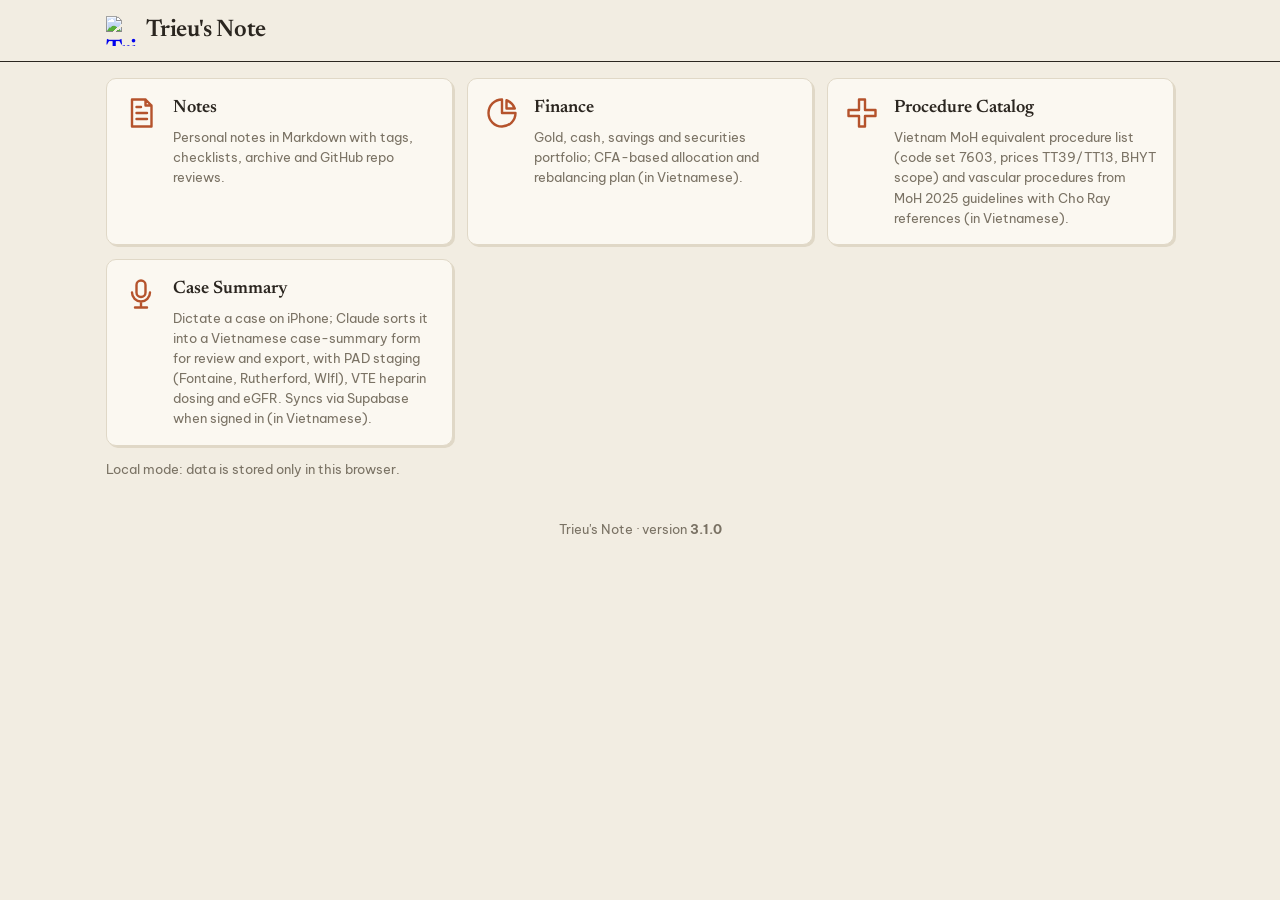
==== commit c0440fbf: "Gộp Heparin vào Tóm tắt bệnh án (tab Heparin, VTE + Nâng cao), thông tin người bệnh, thẻ PAD/bệnh nề" ====
--- a/index.html
+++ b/index.html
@@ -7,20 +7,20 @@
 <meta name="robots" content="noindex">
 <meta name="theme-color" content="#f2ede2">
 <meta name="color-scheme" content="light">
-<link rel="icon" href="logo.svg?v=3.0.0" type="image/svg+xml">
-<link rel="icon" href="favicon-32.png?v=3.0.0" type="image/png" sizes="32x32">
-<link rel="apple-touch-icon" href="apple-touch-icon.png?v=3.0.0">
+<link rel="icon" href="logo.svg?v=3.1.0" type="image/svg+xml">
+<link rel="icon" href="favicon-32.png?v=3.1.0" type="image/png" sizes="32x32">
+<link rel="apple-touch-icon" href="apple-touch-icon.png?v=3.1.0">
 <link rel="preconnect" href="https://fonts.googleapis.com">
 <link rel="preconnect" href="https://fonts.gstatic.com" crossorigin>
 <link rel="stylesheet" href="https://fonts.googleapis.com/css2?family=Be+Vietnam+Pro:wght@400;500;600;700&family=Newsreader:opsz,wght@6..72,500;6..72,600&display=swap">
-<link rel="stylesheet" href="style.css?v=3.0.0">
+<link rel="stylesheet" href="style.css?v=3.1.0">
 <script src="https://cdn.jsdelivr.net/npm/@supabase/supabase-js@2.45.4/dist/umd/supabase.min.js"></script>
-<script src="config.js?v=3.0.0"></script>
+<script src="config.js?v=3.1.0"></script>
 </head>
 <body>
 <header>
   <div class="headin">
-    <h1><a class="home" href="./" aria-label="Trieu's Note home" title="Trieu's Note"><img class="logo" src="logo.svg?v=3.0.0" alt="Trieu's Note"></a>Trieu's Note</h1>
+    <h1><a class="home" href="./" aria-label="Trieu's Note home" title="Trieu's Note"><img class="logo" src="logo.svg?v=3.1.0" alt="Trieu's Note"></a>Trieu's Note</h1>
     <div id="userBox" class="row wrap gap small" hidden>
       <span>Hi, <b id="userName"></b></span>
       <button type="button" class="ghost" id="btnLogout">Sign out</button>
@@ -54,13 +54,9 @@
         <svg viewBox="0 0 24 24"><path d="M10 3h4v7h7v4h-7v7h-4v-7H3v-4h7z"/></svg>
         <div><h2>Procedure Catalog</h2><p class="muted small">Vietnam MoH equivalent procedure list (code set 7603, prices TT39/TT13, BHYT scope) and vascular procedures from MoH 2025 guidelines with Cho Ray references (in Vietnamese).</p></div>
       </a>
-      <a class="card appcard" href="heparin/">
-        <svg viewBox="0 0 24 24"><path d="M14 3l7 7M17.5 6.5 8 16l-3-3 9.5-9.5M8 16l-3 5M10.5 8.5l2 2M8 11l2 2"/></svg>
-        <div><h2>Heparin IV Calc.</h2><p class="muted small">Weight-based IV heparin dosing with aPTT-guided adjustment (Dager 2018).</p></div>
-      </a>
       <a class="card appcard" href="ttba/">
         <svg viewBox="0 0 24 24"><path d="M12 3a3 3 0 0 1 3 3v5a3 3 0 0 1-6 0V6a3 3 0 0 1 3-3zM6 11a6 6 0 0 0 12 0M12 17v4M8 21h8"/></svg>
-        <div><h2>Case Summary</h2><p class="muted small">Dictate a case on iPhone; Claude sorts it into a Vietnamese case-summary form for review and export, with PAD staging (Fontaine, Rutherford, WIfI). Syncs via Supabase when signed in (in Vietnamese).</p></div>
+        <div><h2>Case Summary</h2><p class="muted small">Dictate a case on iPhone; Claude sorts it into a Vietnamese case-summary form for review and export, with PAD staging (Fontaine, Rutherford, WIfI), VTE heparin dosing and eGFR. Syncs via Supabase when signed in (in Vietnamese).</p></div>
       </a>
     </div>
     <p id="modeNote" class="muted small"></p>
@@ -69,7 +65,7 @@
   <p class="muted small center">Trieu's Note · version <b id="appVer">—</b></p>
 </main>
 
-<script src="core.js?v=3.0.0"></script>
+<script src="core.js?v=3.1.0"></script>
 <script>
 (async () => {
   const { $ } = TN;
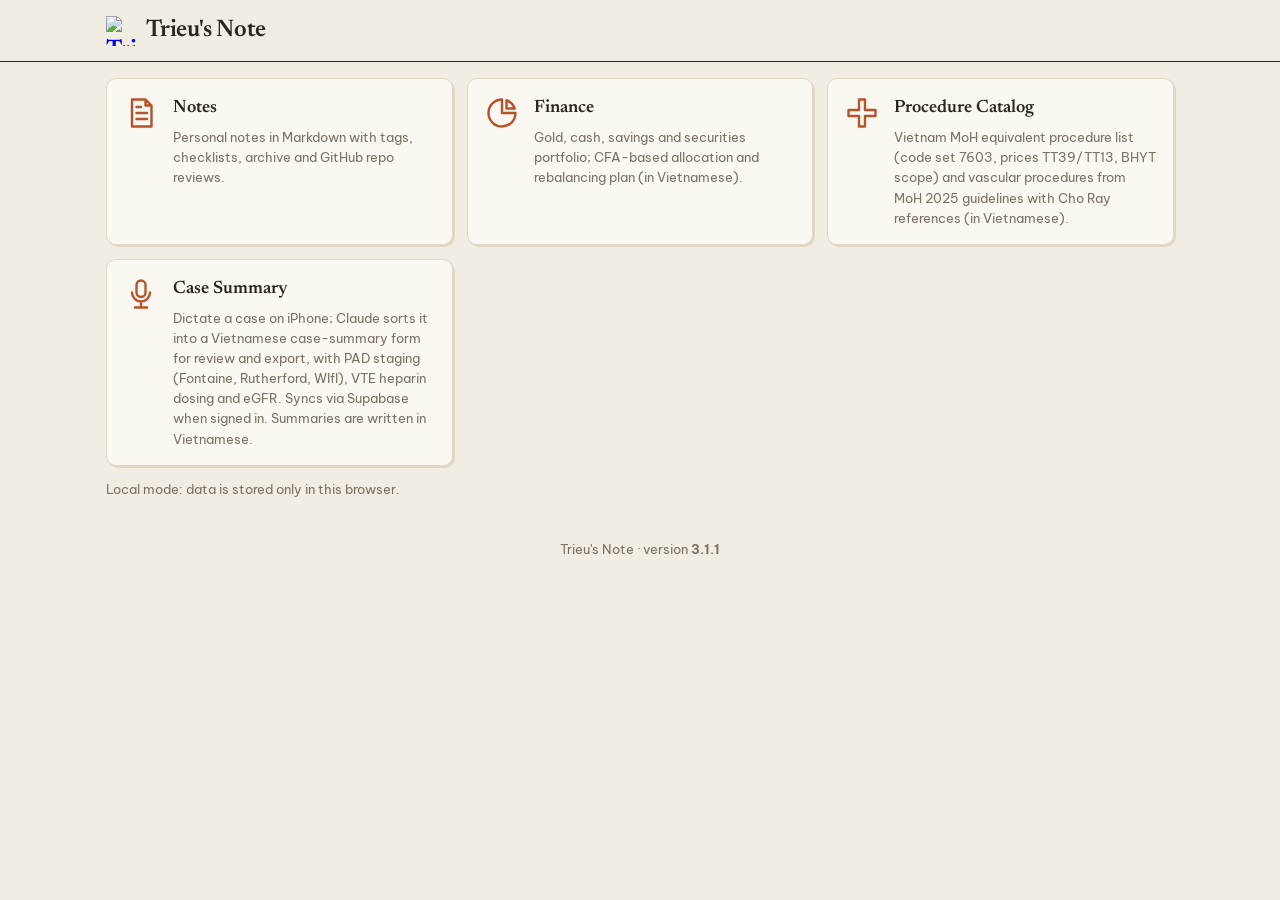
==== commit 1819e1d5: "ttba: giao diện tiếng Anh (bản tóm tắt vẫn tiếng Việt) — 3.1.1 Co-Authored-By: Claude Opus 5.5 <nore" ====
--- a/index.html
+++ b/index.html
@@ -7,20 +7,20 @@
 <meta name="robots" content="noindex">
 <meta name="theme-color" content="#f2ede2">
 <meta name="color-scheme" content="light">
-<link rel="icon" href="logo.svg?v=3.1.0" type="image/svg+xml">
-<link rel="icon" href="favicon-32.png?v=3.1.0" type="image/png" sizes="32x32">
-<link rel="apple-touch-icon" href="apple-touch-icon.png?v=3.1.0">
+<link rel="icon" href="logo.svg?v=3.1.1" type="image/svg+xml">
+<link rel="icon" href="favicon-32.png?v=3.1.1" type="image/png" sizes="32x32">
+<link rel="apple-touch-icon" href="apple-touch-icon.png?v=3.1.1">
 <link rel="preconnect" href="https://fonts.googleapis.com">
 <link rel="preconnect" href="https://fonts.gstatic.com" crossorigin>
 <link rel="stylesheet" href="https://fonts.googleapis.com/css2?family=Be+Vietnam+Pro:wght@400;500;600;700&family=Newsreader:opsz,wght@6..72,500;6..72,600&display=swap">
-<link rel="stylesheet" href="style.css?v=3.1.0">
+<link rel="stylesheet" href="style.css?v=3.1.1">
 <script src="https://cdn.jsdelivr.net/npm/@supabase/supabase-js@2.45.4/dist/umd/supabase.min.js"></script>
-<script src="config.js?v=3.1.0"></script>
+<script src="config.js?v=3.1.1"></script>
 </head>
 <body>
 <header>
   <div class="headin">
-    <h1><a class="home" href="./" aria-label="Trieu's Note home" title="Trieu's Note"><img class="logo" src="logo.svg?v=3.1.0" alt="Trieu's Note"></a>Trieu's Note</h1>
+    <h1><a class="home" href="./" aria-label="Trieu's Note home" title="Trieu's Note"><img class="logo" src="logo.svg?v=3.1.1" alt="Trieu's Note"></a>Trieu's Note</h1>
     <div id="userBox" class="row wrap gap small" hidden>
       <span>Hi, <b id="userName"></b></span>
       <button type="button" class="ghost" id="btnLogout">Sign out</button>
@@ -56,7 +56,7 @@
       </a>
       <a class="card appcard" href="ttba/">
         <svg viewBox="0 0 24 24"><path d="M12 3a3 3 0 0 1 3 3v5a3 3 0 0 1-6 0V6a3 3 0 0 1 3-3zM6 11a6 6 0 0 0 12 0M12 17v4M8 21h8"/></svg>
-        <div><h2>Case Summary</h2><p class="muted small">Dictate a case on iPhone; Claude sorts it into a Vietnamese case-summary form for review and export, with PAD staging (Fontaine, Rutherford, WIfI), VTE heparin dosing and eGFR. Syncs via Supabase when signed in (in Vietnamese).</p></div>
+        <div><h2>Case Summary</h2><p class="muted small">Dictate a case on iPhone; Claude sorts it into a Vietnamese case-summary form for review and export, with PAD staging (Fontaine, Rutherford, WIfI), VTE heparin dosing and eGFR. Syncs via Supabase when signed in. Summaries are written in Vietnamese.</p></div>
       </a>
     </div>
     <p id="modeNote" class="muted small"></p>
@@ -65,7 +65,7 @@
   <p class="muted small center">Trieu's Note · version <b id="appVer">—</b></p>
 </main>
 
-<script src="core.js?v=3.1.0"></script>
+<script src="core.js?v=3.1.1"></script>
 <script>
 (async () => {
   const { $ } = TN;
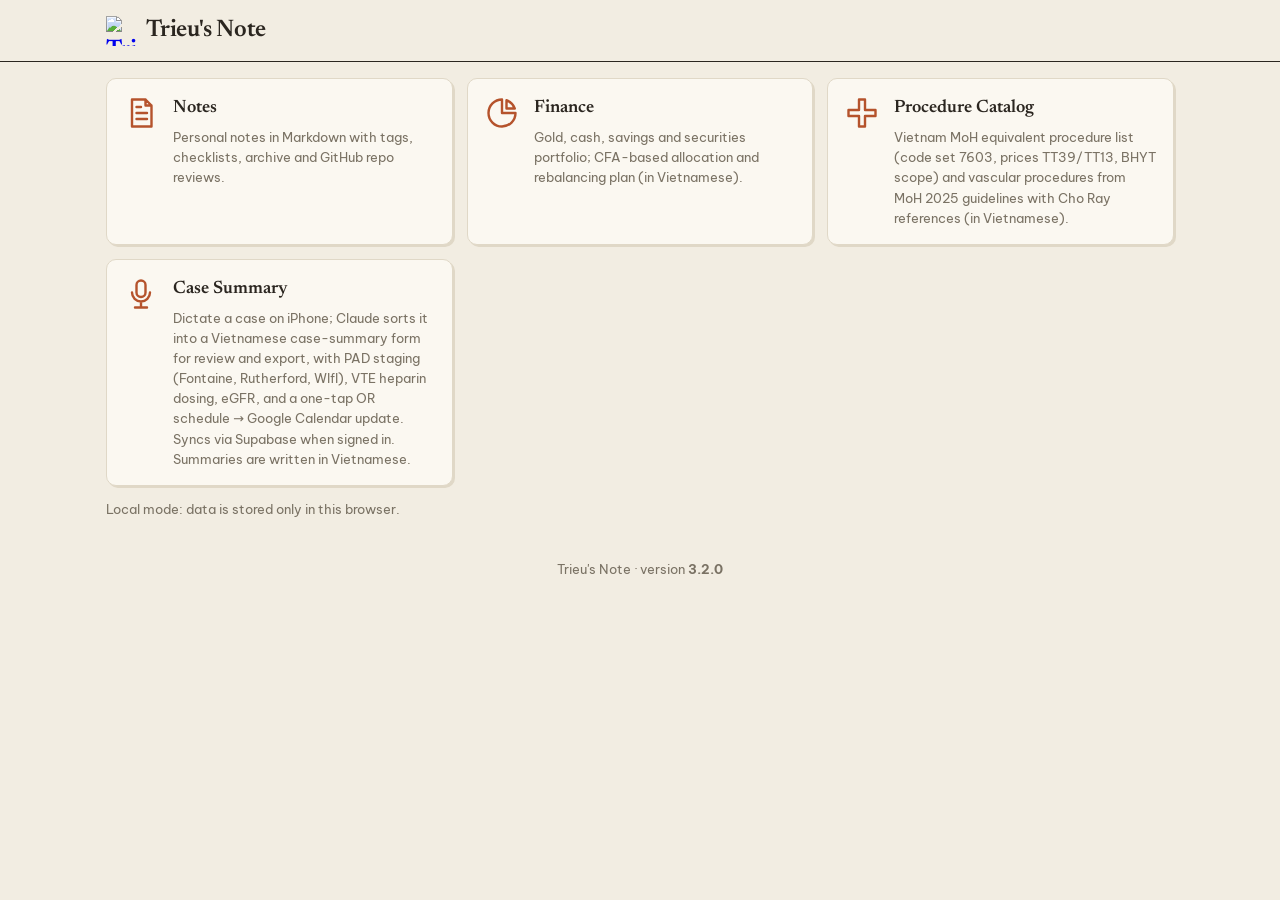
==== commit ab13b14d: "Case Summary: nút Update OR schedule → Google Calendar (chạy trên trình duyệt thay GitHub Action) — " ====
--- a/index.html
+++ b/index.html
@@ -7,20 +7,20 @@
 <meta name="robots" content="noindex">
 <meta name="theme-color" content="#f2ede2">
 <meta name="color-scheme" content="light">
-<link rel="icon" href="logo.svg?v=3.1.1" type="image/svg+xml">
-<link rel="icon" href="favicon-32.png?v=3.1.1" type="image/png" sizes="32x32">
-<link rel="apple-touch-icon" href="apple-touch-icon.png?v=3.1.1">
+<link rel="icon" href="logo.svg?v=3.2.0" type="image/svg+xml">
+<link rel="icon" href="favicon-32.png?v=3.2.0" type="image/png" sizes="32x32">
+<link rel="apple-touch-icon" href="apple-touch-icon.png?v=3.2.0">
 <link rel="preconnect" href="https://fonts.googleapis.com">
 <link rel="preconnect" href="https://fonts.gstatic.com" crossorigin>
 <link rel="stylesheet" href="https://fonts.googleapis.com/css2?family=Be+Vietnam+Pro:wght@400;500;600;700&family=Newsreader:opsz,wght@6..72,500;6..72,600&display=swap">
-<link rel="stylesheet" href="style.css?v=3.1.1">
+<link rel="stylesheet" href="style.css?v=3.2.0">
 <script src="https://cdn.jsdelivr.net/npm/@supabase/supabase-js@2.45.4/dist/umd/supabase.min.js"></script>
-<script src="config.js?v=3.1.1"></script>
+<script src="config.js?v=3.2.0"></script>
 </head>
 <body>
 <header>
   <div class="headin">
-    <h1><a class="home" href="./" aria-label="Trieu's Note home" title="Trieu's Note"><img class="logo" src="logo.svg?v=3.1.1" alt="Trieu's Note"></a>Trieu's Note</h1>
+    <h1><a class="home" href="./" aria-label="Trieu's Note home" title="Trieu's Note"><img class="logo" src="logo.svg?v=3.2.0" alt="Trieu's Note"></a>Trieu's Note</h1>
     <div id="userBox" class="row wrap gap small" hidden>
       <span>Hi, <b id="userName"></b></span>
       <button type="button" class="ghost" id="btnLogout">Sign out</button>
@@ -56,7 +56,7 @@
       </a>
       <a class="card appcard" href="ttba/">
         <svg viewBox="0 0 24 24"><path d="M12 3a3 3 0 0 1 3 3v5a3 3 0 0 1-6 0V6a3 3 0 0 1 3-3zM6 11a6 6 0 0 0 12 0M12 17v4M8 21h8"/></svg>
-        <div><h2>Case Summary</h2><p class="muted small">Dictate a case on iPhone; Claude sorts it into a Vietnamese case-summary form for review and export, with PAD staging (Fontaine, Rutherford, WIfI), VTE heparin dosing and eGFR. Syncs via Supabase when signed in. Summaries are written in Vietnamese.</p></div>
+        <div><h2>Case Summary</h2><p class="muted small">Dictate a case on iPhone; Claude sorts it into a Vietnamese case-summary form for review and export, with PAD staging (Fontaine, Rutherford, WIfI), VTE heparin dosing, eGFR, and a one-tap OR schedule → Google Calendar update. Syncs via Supabase when signed in. Summaries are written in Vietnamese.</p></div>
       </a>
     </div>
     <p id="modeNote" class="muted small"></p>
@@ -65,7 +65,7 @@
   <p class="muted small center">Trieu's Note · version <b id="appVer">—</b></p>
 </main>
 
-<script src="core.js?v=3.1.1"></script>
+<script src="core.js?v=3.2.0"></script>
 <script>
 (async () => {
   const { $ } = TN;
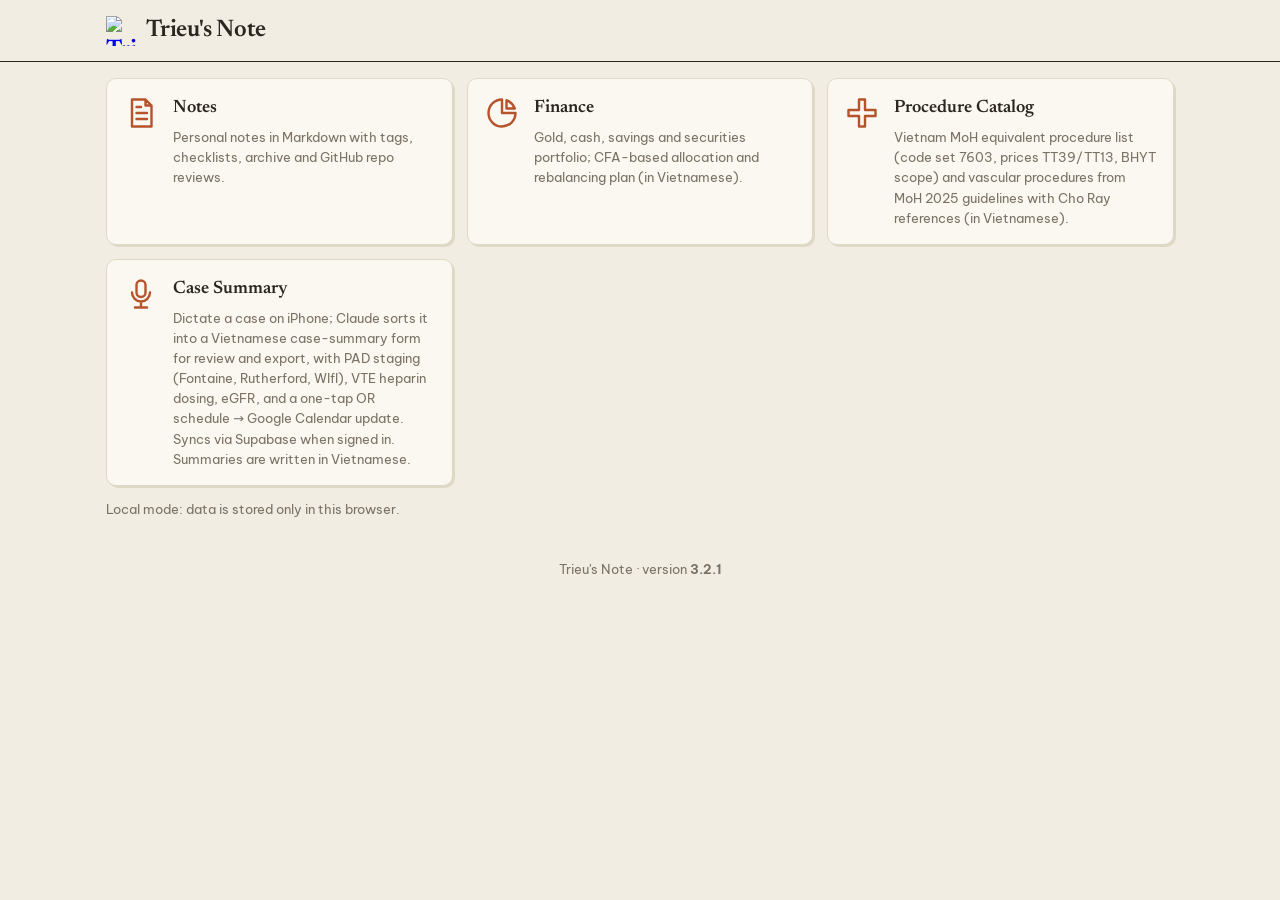
==== commit b321b1dd: "Case Summary: gắn sẵn Google OAuth Client ID cho nút OR schedule — 3.2.1 Co-Authored-By: Claude Opus" ====
--- a/index.html
+++ b/index.html
@@ -7,20 +7,20 @@
 <meta name="robots" content="noindex">
 <meta name="theme-color" content="#f2ede2">
 <meta name="color-scheme" content="light">
-<link rel="icon" href="logo.svg?v=3.2.0" type="image/svg+xml">
-<link rel="icon" href="favicon-32.png?v=3.2.0" type="image/png" sizes="32x32">
-<link rel="apple-touch-icon" href="apple-touch-icon.png?v=3.2.0">
+<link rel="icon" href="logo.svg?v=3.2.1" type="image/svg+xml">
+<link rel="icon" href="favicon-32.png?v=3.2.1" type="image/png" sizes="32x32">
+<link rel="apple-touch-icon" href="apple-touch-icon.png?v=3.2.1">
 <link rel="preconnect" href="https://fonts.googleapis.com">
 <link rel="preconnect" href="https://fonts.gstatic.com" crossorigin>
 <link rel="stylesheet" href="https://fonts.googleapis.com/css2?family=Be+Vietnam+Pro:wght@400;500;600;700&family=Newsreader:opsz,wght@6..72,500;6..72,600&display=swap">
-<link rel="stylesheet" href="style.css?v=3.2.0">
+<link rel="stylesheet" href="style.css?v=3.2.1">
 <script src="https://cdn.jsdelivr.net/npm/@supabase/supabase-js@2.45.4/dist/umd/supabase.min.js"></script>
-<script src="config.js?v=3.2.0"></script>
+<script src="config.js?v=3.2.1"></script>
 </head>
 <body>
 <header>
   <div class="headin">
-    <h1><a class="home" href="./" aria-label="Trieu's Note home" title="Trieu's Note"><img class="logo" src="logo.svg?v=3.2.0" alt="Trieu's Note"></a>Trieu's Note</h1>
+    <h1><a class="home" href="./" aria-label="Trieu's Note home" title="Trieu's Note"><img class="logo" src="logo.svg?v=3.2.1" alt="Trieu's Note"></a>Trieu's Note</h1>
     <div id="userBox" class="row wrap gap small" hidden>
       <span>Hi, <b id="userName"></b></span>
       <button type="button" class="ghost" id="btnLogout">Sign out</button>
@@ -65,7 +65,7 @@
   <p class="muted small center">Trieu's Note · version <b id="appVer">—</b></p>
 </main>
 
-<script src="core.js?v=3.2.0"></script>
+<script src="core.js?v=3.2.1"></script>
 <script>
 (async () => {
   const { $ } = TN;
